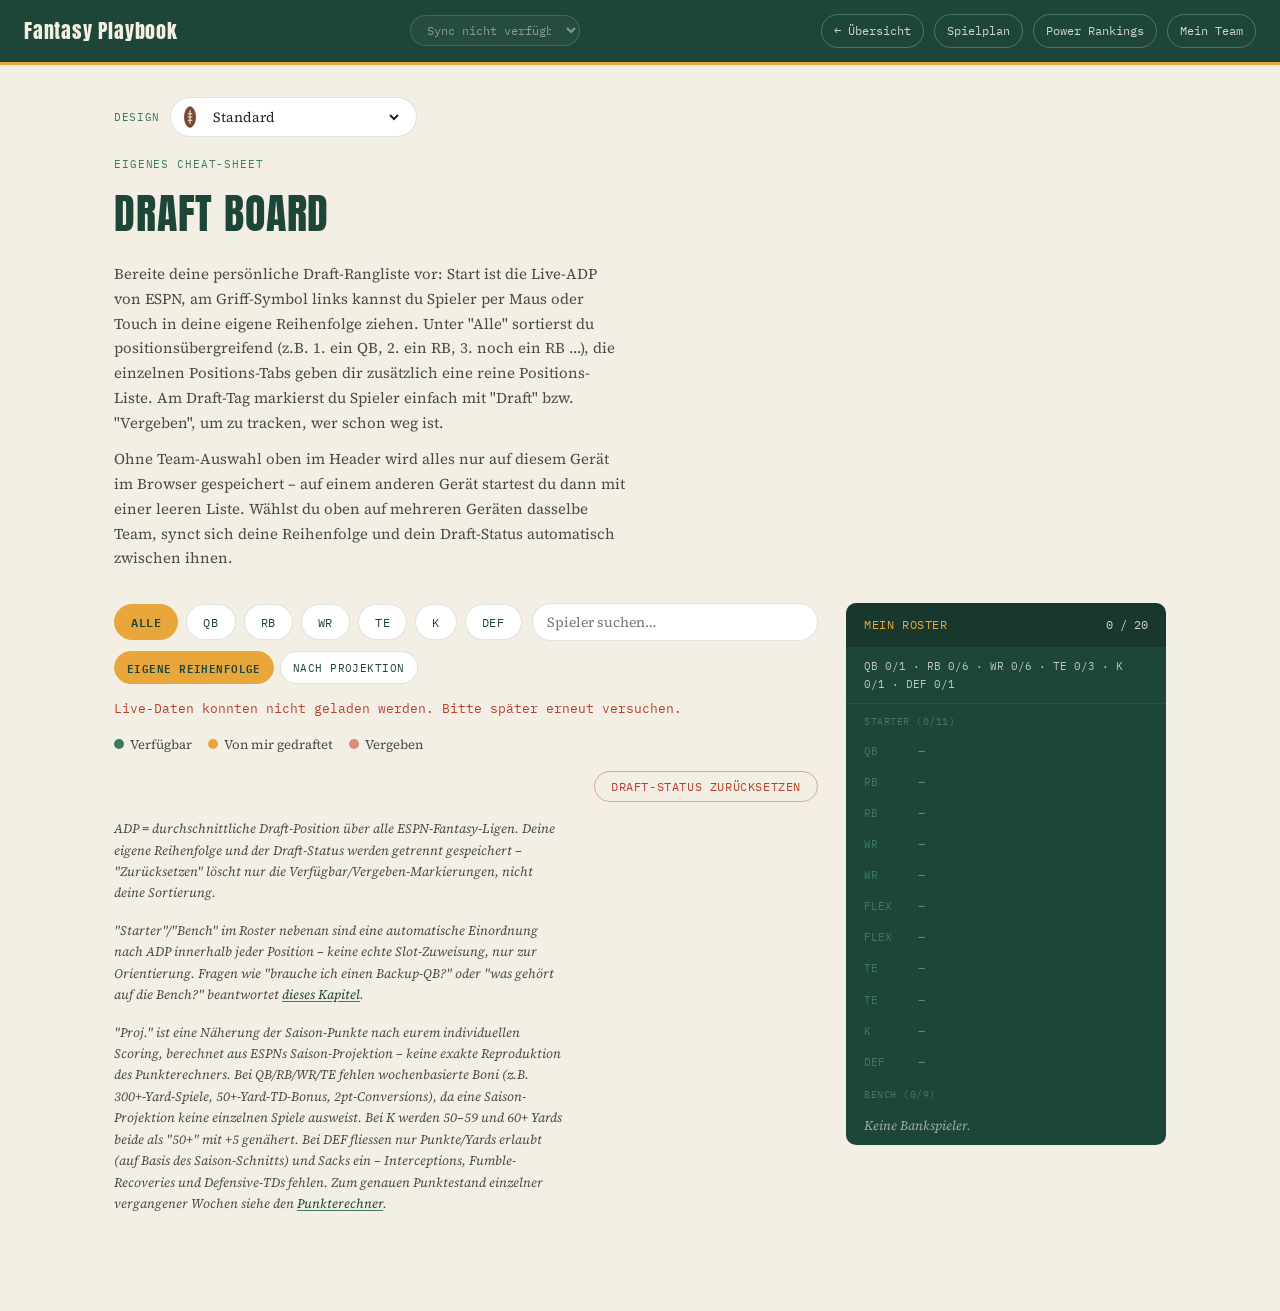
==== draft-board.html @ bf7b509a "Cache-Busting für theme.css/shared.js + Kapitel-Header-Umbruch auf der Startseite gefixt 1. Cache-Bu" ====
<!DOCTYPE html>
<html lang="de">
<head>
<meta charset="UTF-8">
<meta name="viewport" content="width=device-width, initial-scale=1.0">
<title>Draft Board – Fantasy Playbook</title>
<meta name="description" content="Eigenes Draft Board vorbereiten: Spieler nach ADP sortiert, selbst umsortierbar, mit Live-Tracking während des Drafts.">
<link rel="icon" type="image/svg+xml" href="data:image/svg+xml,%3Csvg xmlns='http://www.w3.org/2000/svg' viewBox='0 0 24 34'%3E%3Cellipse cx='12' cy='17' rx='8.5' ry='16' fill='%237A4A2B' stroke='%234E2E19' stroke-width='1'/%3E%3Cline x1='12' y1='7' x2='12' y2='27' stroke='%23F3EFE4' stroke-width='1.6' stroke-linecap='round'/%3E%3Cline x1='9' y1='12' x2='15' y2='12' stroke='%23F3EFE4' stroke-width='1.6' stroke-linecap='round'/%3E%3Cline x1='9' y1='17' x2='15' y2='17' stroke='%23F3EFE4' stroke-width='1.6' stroke-linecap='round'/%3E%3Cline x1='9' y1='22' x2='15' y2='22' stroke='%23F3EFE4' stroke-width='1.6' stroke-linecap='round'/%3E%3C/svg%3E">
<link rel="manifest" href="manifest.json">
<meta name="theme-color" content="#1E4638">
<link rel="apple-touch-icon" href="icons/apple-touch-icon.png">
<meta name="apple-mobile-web-app-capable" content="yes">
<meta name="apple-mobile-web-app-status-bar-style" content="black-translucent">
<meta name="apple-mobile-web-app-title" content="Fantasy Playbook">
<link rel="preconnect" href="https://fonts.googleapis.com">
<link rel="preconnect" href="https://fonts.gstatic.com" crossorigin>
<link href="https://fonts.googleapis.com/css2?family=Anton&family=Source+Serif+4:opsz,wght@8..60,400;8..60,600;8..60,700&family=IBM+Plex+Mono:wght@500;600&display=swap" rel="stylesheet">
<link rel="stylesheet" href="theme.css?v=20260915">
<script src="https://cdn.jsdelivr.net/npm/@supabase/supabase-js@2"></script>
<script src="sync.js"></script>
<script src="shared.js?v=20260915"></script>
<script data-goatcounter="https://radosantar.goatcounter.com/count" async src="//gc.zgo.at/count.js"></script>
<style>
  *{box-sizing:border-box;margin:0;padding:0;}
  html{scroll-behavior:smooth;}
  body{
    background:var(--chalk);
    color:var(--ink);
    font-family:'Source Serif 4', Georgia, serif;
    line-height:1.65;
  }
  h1,h2,.display{
    font-family:'Anton', sans-serif;
    font-weight:400;
    letter-spacing:0.02em;
    text-transform:uppercase;
    color:var(--turf);
    text-wrap:balance;
  }
  .mono{font-family:'IBM Plex Mono', monospace;}
  a{color:inherit;}

  header.topbar{
    background:var(--turf);
    color:var(--chalk);
    padding:14px 24px;
    display:flex;
    align-items:center;
    justify-content:space-between;
    gap:14px;
    position:sticky;
    top:0;
    z-index:20;
    border-bottom:3px solid var(--amber);
  }
  .title-group{display:flex;align-items:center;gap:10px;text-decoration:none;}
  header.topbar .title{font-family:'Anton', sans-serif;font-size:20px;letter-spacing:0.04em;color:var(--chalk);}
  .tool-nav{display:flex;gap:10px;flex-wrap:wrap;}
  .tool-nav a{
    font-family:'IBM Plex Mono', monospace;
    font-size:12px;
    text-decoration:none;
    color:var(--chalk);
    opacity:.85;
    border:1px solid rgba(243,239,228,0.3);
    border-radius:20px;
    padding:6px 12px;
  }
  .tool-nav a:hover{opacity:1;border-color:var(--amber);}

  main{max-width:820px;margin:0 auto;padding:32px 24px 96px;}
  .kicker{
    font-family:'IBM Plex Mono', monospace;
    font-size:11px;
    letter-spacing:.08em;
    text-transform:uppercase;
    color:var(--hash);
    margin-bottom:6px;
  }
  h1{font-size:clamp(30px,5vw,42px);margin-bottom:14px;}
  p.copy{font-size:15px;color:var(--ink-soft);margin-bottom:12px;max-width:64ch;}

  .db-layout{display:flex;flex-direction:column;}
  .db-main-col{min-width:0;}

  .db-controls{display:flex;flex-wrap:wrap;gap:10px;align-items:center;margin:20px 0 4px;}
  .pos-tabs{display:flex;flex-wrap:wrap;gap:8px;}
  .pos-tab{
    font-family:'IBM Plex Mono', monospace;
    font-size:12px;
    text-transform:uppercase;
    letter-spacing:.05em;
    background:var(--card);
    color:var(--turf);
    border:1px solid var(--card-border);
    border-radius:20px;
    padding:7px 16px;
    cursor:pointer;
  }
  .pos-tab.active{background:var(--amber);border-color:var(--amber);color:var(--turf);font-weight:600;}
  .db-search{
    font-family:'Source Serif 4', serif;
    font-size:14px;
    padding:8px 14px;
    border:1px solid var(--card-border);
    border-radius:20px;
    background:var(--card);
    color:var(--ink);
    flex:1;
    min-width:160px;
  }
  .db-search:focus{outline:2px solid var(--amber);outline-offset:1px;}

  .calc-status{font-family:'IBM Plex Mono', monospace;font-size:13px;color:var(--ink-soft);margin:14px 0;}
  .calc-status.error{color:var(--endzone);}

  .roster-panel{background:var(--turf);border-radius:10px;overflow:hidden;color:var(--chalk);margin:20px 0;}
  .roster-panel-head{display:flex;justify-content:space-between;align-items:center;padding:12px 18px;background:rgba(0,0,0,0.2);}
  .roster-panel-title{font-family:'IBM Plex Mono', monospace;font-size:12px;text-transform:uppercase;letter-spacing:.05em;color:var(--amber);}
  .roster-panel-count{font-family:'IBM Plex Mono', monospace;font-size:12px;color:var(--chalk);opacity:.85;}
  .roster-panel-empty{padding:8px 18px;font-size:13px;color:var(--chalk);opacity:.6;font-style:italic;}
  .roster-targets{padding:10px 18px;font-size:11px;color:var(--chalk);opacity:.75;border-bottom:1px solid rgba(255,255,255,0.08);}
  .roster-section-label{font-family:'IBM Plex Mono', monospace;font-size:10px;color:var(--hash);text-transform:uppercase;letter-spacing:.05em;padding:10px 18px 4px;}
  .roster-slot-row{display:flex;align-items:baseline;gap:10px;padding:4px 18px;}
  .roster-slot-row .slot-label{min-width:44px;color:var(--hash);font-size:11px;}
  .roster-slot-row .slot-player{font-family:'Source Serif 4', serif;font-size:14px;opacity:.4;}
  .roster-slot-row.filled .slot-player{opacity:1;}
  .roster-slot-row .slot-player .team{font-family:'IBM Plex Mono', monospace;font-size:12px;color:var(--hash);}
  .roster-player-row{display:flex;justify-content:space-between;gap:8px;padding:4px 18px;}
  .roster-player-row .name{font-family:'Source Serif 4', serif;font-size:14px;}
  .roster-player-row .name .team{font-family:'IBM Plex Mono', monospace;font-size:11px;color:var(--hash);}
  .roster-player-row .team{font-family:'IBM Plex Mono', monospace;font-size:12px;color:var(--hash);}

  .db-list{background:var(--turf);border-radius:10px;overflow:hidden;color:var(--chalk);margin-top:10px;}
  .db-row{
    display:flex;
    align-items:center;
    gap:10px;
    padding:9px 14px;
    font-family:'IBM Plex Mono', monospace;
    font-size:13px;
    border-bottom:1px solid rgba(255,255,255,0.08);
    transition:background-color .2s ease, opacity .2s ease;
  }
  .db-row:last-child{border-bottom:none;}
  .db-drag-handle{
    background:none;
    border:none;
    color:var(--chalk);
    opacity:.45;
    cursor:grab;
    touch-action:none;
    padding:4px 6px;
    font-size:14px;
    letter-spacing:2px;
    line-height:1;
    flex:0 0 auto;
  }
  .db-drag-handle:hover{opacity:.9;}
  .db-row.is-dragging{
    background:rgba(233,167,59,0.16);
    box-shadow:0 6px 18px rgba(0,0,0,0.35);
    border-radius:8px;
    position:relative;
    z-index:10;
    transition:none;
  }
  .db-row.is-dragging .db-drag-handle{cursor:grabbing;opacity:1;}
  .db-row.is-shiftable{transition:transform .15s ease;}
  .db-rank{color:var(--hash);min-width:24px;}
  .db-name{font-family:'Source Serif 4', serif;font-size:14px;flex:1;}
  .db-team{color:var(--hash);margin-left:6px;}
  .db-pos-tag{
    background:rgba(233,167,59,0.2);
    color:var(--amber);
    font-size:10px;
    letter-spacing:.03em;
    border-radius:4px;
    padding:1px 5px;
    margin-left:6px;
  }
  .db-adp{color:var(--amber);min-width:70px;text-align:right;}
  .db-proj{color:var(--chalk);opacity:.85;min-width:64px;text-align:right;}
  .db-sort-toggle{display:flex;gap:6px;}
  .db-sort-btn{
    font-family:'IBM Plex Mono', monospace;
    font-size:11px;
    text-transform:uppercase;
    letter-spacing:.04em;
    background:var(--card);
    color:var(--turf);
    border:1px solid var(--card-border);
    border-radius:20px;
    padding:6px 12px;
    cursor:pointer;
  }
  .db-sort-btn.active{background:var(--amber);border-color:var(--amber);color:var(--turf);font-weight:600;}
  .db-status-group{display:flex;gap:6px;flex:0 0 auto;}
  .db-status-btn{
    font-family:'IBM Plex Mono', monospace;
    font-size:10px;
    text-transform:uppercase;
    letter-spacing:.04em;
    border:1px solid rgba(255,255,255,0.25);
    background:none;
    color:var(--chalk);
    opacity:.7;
    border-radius:14px;
    padding:5px 10px;
    cursor:pointer;
  }
  .db-status-btn:hover{opacity:1;}
  .db-status-btn.db-status-draft.active{background:var(--amber);color:var(--turf);border-color:var(--amber);opacity:1;font-weight:600;}
  .db-status-btn.db-status-taken.active{background:var(--endzone-soft);color:var(--turf);border-color:var(--endzone-soft);opacity:1;font-weight:600;}
  .db-row.is-me{background:rgba(233,167,59,0.16);}
  .db-row.is-other{opacity:.45;}
  .db-row.is-other .db-name{text-decoration:line-through;}
  .db-row.is-filtered-out{display:none;}

  .db-legend{display:flex;flex-wrap:wrap;gap:16px;margin-top:14px;font-size:13px;color:var(--ink-soft);}
  .db-legend span{display:inline-flex;align-items:center;gap:6px;}
  .db-legend .dot{width:10px;height:10px;border-radius:50%;display:inline-block;}
  .db-legend .dot.available{background:var(--hash);}
  .db-legend .dot.me{background:var(--amber);}
  .db-legend .dot.other{background:var(--endzone-soft);}

  .db-reset-row{display:flex;justify-content:flex-end;margin-top:16px;}
  .db-reset-btn{
    font-family:'IBM Plex Mono', monospace;
    font-size:12px;
    text-transform:uppercase;
    letter-spacing:.05em;
    background:none;
    color:var(--endzone);
    border:1px solid rgba(184,64,47,0.4);
    border-radius:20px;
    padding:7px 16px;
    cursor:pointer;
  }
  .db-reset-btn:hover{background:rgba(184,64,47,0.08);}

  .note-text{font-size:13px;color:var(--ink-soft);font-style:italic;margin-top:16px;max-width:64ch;}
  .note-text a, .gloss-link{color:var(--turf);text-decoration:underline;text-decoration-color:var(--hash);text-decoration-thickness:1px;text-underline-offset:2px;}
  .note-text a:hover, .gloss-link:hover{text-decoration-color:var(--amber);}

  @media (min-width:960px){
    main{max-width:1100px;}
    .db-layout{flex-direction:row-reverse;align-items:flex-start;gap:28px;}
    .db-main-col{flex:1;}
    .db-side-col{flex:0 0 320px;position:sticky;top:80px;}
  }

  @media (max-width:640px){
    header.topbar{padding:12px 16px;flex-wrap:wrap;}
    main{padding:24px 16px 80px;}
    .db-row{padding:8px 10px;gap:6px;font-size:12px;}
    .db-adp{min-width:56px;}
    .db-proj{min-width:48px;}
    .db-status-btn{padding:5px 8px;}
  }
</style>
</head>
<body>

<header class="topbar">
  <a class="title-group" href="index.html">
    <img class="header-logo is-hidden" id="headerLogo" src="" alt="">
    <span class="title">Fantasy Playbook</span>
  </a>
  <button class="nav-toggle" id="navToggle" aria-label="Menü" aria-expanded="false">
    <svg viewBox="0 0 20 20" aria-hidden="true"><line x1="3" y1="6" x2="17" y2="6" stroke="currentColor" stroke-width="1.8" stroke-linecap="round"/><line x1="3" y1="10" x2="17" y2="10" stroke="currentColor" stroke-width="1.8" stroke-linecap="round"/><line x1="3" y1="14" x2="17" y2="14" stroke="currentColor" stroke-width="1.8" stroke-linecap="round"/></svg>
  </button>
  <div class="header-sync-wrap">
    <select class="header-sync-select" id="syncTeamSelect" aria-label="Dein Team für geräteübergreifenden Sync"></select>
    <span class="header-sync-status mono" id="syncStatus"></span>
  </div>
  <div class="tool-nav">
    <a href="index.html#draft-tipps">← Übersicht</a>
    <a href="schedule.html">Spielplan</a>
    <a href="power-rankings.html">Power Rankings</a>
    <a href="my-team.html">Mein Team</a>
  </div>
</header>

<main>
  <div class="theme-picker" role="group" aria-label="Team-Design wählen">
    <span class="theme-picker-label mono">Design</span>
    <div class="theme-select-wrap">
      <svg class="theme-preview-ball" id="themePreviewBall" viewBox="0 0 24 34" width="20" height="28" xmlns="http://www.w3.org/2000/svg" aria-hidden="true">
        <ellipse cx="12" cy="17" rx="8.5" ry="16" fill="#7A4A2B" stroke="#4E2E19" stroke-width="1"/>
        <line x1="12" y1="7" x2="12" y2="27" stroke="#F3EFE4" stroke-width="1.6" stroke-linecap="round"/>
        <line x1="9" y1="12" x2="15" y2="12" stroke="#F3EFE4" stroke-width="1.6" stroke-linecap="round"/>
        <line x1="9" y1="17" x2="15" y2="17" stroke="#F3EFE4" stroke-width="1.6" stroke-linecap="round"/>
        <line x1="9" y1="22" x2="15" y2="22" stroke="#F3EFE4" stroke-width="1.6" stroke-linecap="round"/>
      </svg>
      <img class="theme-preview-logo is-hidden" id="themePreviewLogo" src="" alt="">
      <select class="theme-select" id="themeSelect" aria-label="Team-Design auswählen"></select>
    </div>
  </div>

  <div class="kicker">Eigenes Cheat-Sheet</div>
  <h1>Draft Board</h1>
  <p class="copy">Bereite deine persönliche Draft-Rangliste vor: Start ist die Live-ADP von ESPN, am Griff-Symbol links kannst du Spieler per Maus oder Touch in deine eigene Reihenfolge ziehen. Unter "Alle" sortierst du positionsübergreifend (z.B. 1. ein QB, 2. ein RB, 3. noch ein RB …), die einzelnen Positions-Tabs geben dir zusätzlich eine reine Positions-Liste. Am Draft-Tag markierst du Spieler einfach mit "Draft" bzw. "Vergeben", um zu tracken, wer schon weg ist.</p>
  <p class="copy">Ohne Team-Auswahl oben im Header wird alles nur auf diesem Gerät im Browser gespeichert – auf einem anderen Gerät startest du dann mit einer leeren Liste. Wählst du oben auf mehreren Geräten dasselbe Team, synct sich deine Reihenfolge und dein Draft-Status automatisch zwischen ihnen.</p>

  <div class="db-layout">
    <aside class="db-side-col">
      <div class="roster-panel">
        <div class="roster-panel-head">
          <span class="roster-panel-title mono">Mein Roster</span>
          <span class="roster-panel-count mono" id="rosterCount">0 / 20</span>
        </div>
        <div class="roster-panel-body" id="rosterBody"><div class="roster-panel-empty">Noch keine Spieler markiert.</div></div>
      </div>
    </aside>

    <div class="db-main-col">
      <div class="db-controls">
        <div class="pos-tabs" id="posTabs">
          <button class="pos-tab active" data-pos="ALL" type="button">Alle</button>
          <button class="pos-tab" data-pos="QB" type="button">QB</button>
          <button class="pos-tab" data-pos="RB" type="button">RB</button>
          <button class="pos-tab" data-pos="WR" type="button">WR</button>
          <button class="pos-tab" data-pos="TE" type="button">TE</button>
          <button class="pos-tab" data-pos="K" type="button">K</button>
          <button class="pos-tab" data-pos="DST" type="button">DEF</button>
        </div>
        <input class="db-search" id="dbSearch" type="text" placeholder="Spieler suchen…" aria-label="Spieler suchen">
        <div class="db-sort-toggle" id="dbSortToggle">
          <button class="db-sort-btn active" data-sort="custom" type="button">Eigene Reihenfolge</button>
          <button class="db-sort-btn" data-sort="proj" type="button">Nach Projektion</button>
        </div>
      </div>

      <div class="calc-status" id="dbStatus" aria-live="polite">Lade Live-Daten…</div>
      <div class="db-list" id="dbList" style="display:none"></div>

      <div class="db-legend">
        <span><span class="dot available"></span> Verfügbar</span>
        <span><span class="dot me"></span> Von mir gedraftet</span>
        <span><span class="dot other"></span> Vergeben</span>
      </div>

      <div class="db-reset-row">
        <button class="db-reset-btn" id="dbResetBtn" type="button">Draft-Status zurücksetzen</button>
      </div>

      <p class="note-text">ADP = durchschnittliche Draft-Position über alle ESPN-Fantasy-Ligen. Deine eigene Reihenfolge und der Draft-Status werden getrennt gespeichert – "Zurücksetzen" löscht nur die Verfügbar/Vergeben-Markierungen, nicht deine Sortierung.</p>
      <p class="note-text">"Starter"/"Bench" im Roster nebenan sind eine automatische Einordnung nach ADP innerhalb jeder Position – keine echte Slot-Zuweisung, nur zur Orientierung. Fragen wie "brauche ich einen Backup-QB?" oder "was gehört auf die Bench?" beantwortet <a class="gloss-link" href="index.html#roster-tipps">dieses Kapitel</a>.</p>
      <p class="note-text">"Proj." ist eine Näherung der Saison-Punkte nach eurem individuellen Scoring, berechnet aus ESPNs Saison-Projektion – keine exakte Reproduktion des Punkterechners. Bei QB/RB/WR/TE fehlen wochenbasierte Boni (z.B. 300+-Yard-Spiele, 50+-Yard-TD-Bonus, 2pt-Conversions), da eine Saison-Projektion keine einzelnen Spiele ausweist. Bei K werden 50–59 und 60+ Yards beide als "50+" mit +5 genähert. Bei DEF fliessen nur Punkte/Yards erlaubt (auf Basis des Saison-Schnitts) und Sacks ein – Interceptions, Fumble-Recoveries und Defensive-TDs fehlen. Zum genauen Punktestand einzelner vergangener Wochen siehe den <a class="gloss-link" href="index.html#rechner">Punkterechner</a>.</p>
    </div>
  </div>
</main>

<button id="backToTop" class="back-to-top is-hidden" aria-label="Nach oben scrollen" title="Nach oben">
  <svg viewBox="0 0 24 24" fill="none" xmlns="http://www.w3.org/2000/svg">
    <path d="M12 19V5M5 12l7-7 7 7" stroke="currentColor" stroke-width="2.4" stroke-linecap="round" stroke-linejoin="round"/>
  </svg>
</button>

<script>
(function(){
  window.DraftRoomShared.initHeaderNav();

  var themePicker = window.DraftRoomShared.initThemePicker({
    select: document.getElementById('themeSelect'),
    headerLogo: document.getElementById('headerLogo'),
    previewBall: document.getElementById('themePreviewBall'),
    previewLogo: document.getElementById('themePreviewLogo')
  });

  window.__draftRoomSync = window.DraftRoomShared.initSyncBar({
    nameInput: document.getElementById('syncTeamSelect'),
    statusEl: document.getElementById('syncStatus'),
    onPull: function(row){
      if(row.theme !== undefined && row.theme !== null && themePicker) themePicker.applyTheme(row.theme || '');
      if(row.draft_board && window.__applyRemoteDraftBoard) window.__applyRemoteDraftBoard(row.draft_board);
    }
  });

  document.getElementById('themeSelect').addEventListener('change', function(e){
    if(window.__draftRoomSync) window.__draftRoomSync.push({ theme: e.target.value });
  });
})();
</script>

<script>
(function(){
  var backToTop = document.getElementById('backToTop');
  function update(){
    backToTop.classList.toggle('is-hidden', window.scrollY < window.innerHeight * 0.6);
  }
  window.addEventListener('scroll', update, { passive: true });
  update();
  backToTop.addEventListener('click', function(){
    window.scrollTo({ top: 0, behavior: 'smooth' });
  });
})();
</script>

<script>
(function(){
  var shared = window.DraftRoomShared;
  var ADP_URL = shared.ADP_URL;
  var SLOT_IDS = shared.SLOT_IDS;
  var TEAM_ABBR = shared.TEAM_ABBR;
  var FETCH_LIMIT = { QB: 50, RB: 50, WR: 50, TE: 50, K: 32, DST: 32 };

  var ORDER_KEY_PREFIX = 'draftboard-order-';
  var STATUS_KEY = 'draftboard-status';
  var DURATION = 260;
  var EASING = 'cubic-bezier(0.4, 0, 0.2, 1)';

  var tabsEl = document.getElementById('posTabs');
  var statusEl = document.getElementById('dbStatus');
  var listEl = document.getElementById('dbList');
  var searchEl = document.getElementById('dbSearch');
  var resetBtn = document.getElementById('dbResetBtn');
  var sortToggleEl = document.getElementById('dbSortToggle');
  var rosterCountEl = document.getElementById('rosterCount');
  var rosterBodyEl = document.getElementById('rosterBody');
  if(!tabsEl) return;

  var cache = {};
  var rawCache = {};
  var activePos = 'ALL';
  var sortMode = 'custom';
  var listAnimation = null;
  var draftStatus = loadStatus();

  function loadStatus(){
    try {
      var raw = localStorage.getItem(STATUS_KEY);
      return raw ? JSON.parse(raw) : {};
    } catch(e){ return {}; }
  }
  function saveStatus(){
    try { localStorage.setItem(STATUS_KEY, JSON.stringify(draftStatus)); } catch(e){}
  }
  function loadOrder(pos){
    try {
      var raw = localStorage.getItem(ORDER_KEY_PREFIX + pos);
      return raw ? JSON.parse(raw) : null;
    } catch(e){ return null; }
  }
  function saveOrder(pos){
    try {
      var ids = cache[pos].map(function(p){ return p.id; });
      localStorage.setItem(ORDER_KEY_PREFIX + pos, JSON.stringify(ids));
    } catch(e){}
  }

  function applyStoredOrder(pos, list){
    var savedIds = loadOrder(pos);
    if(!savedIds || !savedIds.length) return list;
    var byId = {};
    list.forEach(function(p){ byId[p.id] = p; });
    var ordered = [];
    savedIds.forEach(function(id){
      if(byId[id]){ ordered.push(byId[id]); delete byId[id]; }
    });
    list.forEach(function(p){
      if(byId[p.id]) ordered.push(p);
    });
    return ordered;
  }

  var POSITIONS = ['QB', 'RB', 'WR', 'TE', 'K', 'DST'];
  var POS_LABEL_FULL = { QB: 'QB', RB: 'RB', WR: 'WR', TE: 'TE', K: 'K', DST: 'DEF' };
  var ROSTER_TOTAL = 20;
  var DRAFT_TARGETS = { QB: 1, RB: 6, WR: 6, TE: 3, K: 1, DST: 1 };
  var STARTER_SLOTS = [
    { label: 'QB', positions: ['QB'], count: 1 },
    { label: 'RB', positions: ['RB'], count: 2 },
    { label: 'WR', positions: ['WR'], count: 2 },
    { label: 'FLEX', positions: ['RB', 'WR'], count: 2 },
    { label: 'TE', positions: ['TE'], count: 2 },
    { label: 'K', positions: ['K'], count: 1 },
    { label: 'DEF', positions: ['DST'], count: 1 }
  ];

  function renderRosterPanel(){
    if(!rosterBodyEl) return;
    var pools = {};
    POSITIONS.forEach(function(pos){ pools[pos] = []; });
    var total = 0;
    Object.keys(draftStatus).forEach(function(id){
      if(draftStatus[id] !== 'me') return;
      for(var i = 0; i < POSITIONS.length; i++){
        var pos = POSITIONS[i];
        if(!cache[pos]) continue;
        var found = cache[pos].filter(function(p){ return p.id === id; })[0];
        if(found){ pools[pos].push(found); total++; break; }
      }
    });
    POSITIONS.forEach(function(pos){ pools[pos].sort(function(a, b){ return a.adp - b.adp; }); });

    if(rosterCountEl) rosterCountEl.textContent = total + ' / ' + ROSTER_TOTAL;

    var targetsHtml = POSITIONS.map(function(pos){
      return POS_LABEL_FULL[pos] + ' ' + pools[pos].length + '/' + DRAFT_TARGETS[pos];
    }).join(' · ');

    var starterRows = [];
    STARTER_SLOTS.forEach(function(slot){
      for(var i = 0; i < slot.count; i++){
        var player = null;
        for(var j = 0; j < slot.positions.length; j++){
          var pos = slot.positions[j];
          if(pools[pos].length){ player = pools[pos].shift(); break; }
        }
        starterRows.push({ label: slot.label, player: player });
      }
    });
    var starterFilled = starterRows.filter(function(r){ return r.player; }).length;

    var bench = [];
    POSITIONS.forEach(function(pos){
      pools[pos].forEach(function(p){ bench.push({ name: p.name, team: p.team, posLabel: POS_LABEL_FULL[pos] }); });
    });

    var starterHtml = starterRows.map(function(r){
      return '<div class="roster-slot-row' + (r.player ? ' filled' : '') + '">' +
        '<span class="slot-label mono">' + r.label + '</span>' +
        '<span class="slot-player">' + (r.player ? r.player.name + ' <span class="team mono">' + r.player.team + '</span>' : '–') + '</span>' +
      '</div>';
    }).join('');

    var benchHtml = bench.length ? bench.map(function(p){
      return '<div class="roster-player-row"><span class="name">' + p.name + ' <span class="team mono">' + p.posLabel + '</span></span><span class="team">' + p.team + '</span></div>';
    }).join('') : '<div class="roster-panel-empty">Keine Bankspieler.</div>';

    rosterBodyEl.innerHTML =
      '<div class="roster-targets mono">' + targetsHtml + '</div>' +
      '<div class="roster-section"><div class="roster-section-label mono">Starter (' + starterFilled + '/11)</div>' + starterHtml + '</div>' +
      '<div class="roster-section"><div class="roster-section-label mono">Bench (' + bench.length + '/9)</div>' + benchHtml + '</div>';
  }

  function pushDraftBoard(){
    if(!window.__draftRoomSync) return;
    var orders = {};
    POSITIONS.concat(['ALL']).forEach(function(pos){
      var saved = loadOrder(pos);
      if(saved) orders[pos] = saved;
    });
    window.__draftRoomSync.push({ draft_board: { orders: orders, status: draftStatus } });
  }

  window.__applyRemoteDraftBoard = function(remote){
    if(!remote) return;
    if(remote.orders){
      Object.keys(remote.orders).forEach(function(pos){
        try { localStorage.setItem(ORDER_KEY_PREFIX + pos, JSON.stringify(remote.orders[pos])); } catch(e){}
        if(cache[pos]) cache[pos] = applyStoredOrder(pos, cache[pos]);
      });
    }
    if(remote.status){
      draftStatus = remote.status;
      saveStatus();
    }
    // cache[activePos] kann hier noch leer sein, wenn der Sync-Pull schneller war als der ESPN-Fetch
    // (loadPosition rendert danach von selbst, sobald die Live-Daten da sind – siehe loadPosition()).
    if(cache[activePos]) render(activePos);
    renderRosterPanel();
  };

  function rowHtml(p, i, showReorder, showPos){
    var status = draftStatus[p.id] || 'available';
    var rowCls = 'db-row' + (status === 'me' ? ' is-me' : status === 'other' ? ' is-other' : '');
    var projText = (p.proj === null || p.proj === undefined) ? '–' : p.proj.toFixed(1);
    return '<div class="' + rowCls + '" data-id="' + p.id + '" data-name="' + p.name.toLowerCase() + '">' +
      (showReorder ?
        '<button class="db-drag-handle" type="button" aria-label="Zum Sortieren ziehen">⠿</button>' : '') +
      '<span class="db-rank mono">' + (i + 1) + '</span>' +
      '<span class="db-name">' + p.name + (showPos ? '<span class="db-pos-tag mono">' + POS_LABEL_FULL[p.pos] + '</span>' : '') + '<span class="db-team mono">' + p.team + '</span></span>' +
      '<span class="db-proj mono" title="Projizierte Saison-Punkte (Näherung)">' + projText + ' Pkt.</span>' +
      '<span class="db-adp mono">ADP ' + p.adp.toFixed(1) + '</span>' +
      '<div class="db-status-group">' +
        '<button class="db-status-btn db-status-draft' + (status === 'me' ? ' active' : '') + '" type="button" aria-pressed="' + (status === 'me') + '">Draft</button>' +
        '<button class="db-status-btn db-status-taken' + (status === 'other' ? ' active' : '') + '" type="button" aria-pressed="' + (status === 'other') + '">Vergeben</button>' +
      '</div>' +
    '</div>';
  }

  function render(pos, animate){
    var showReorder = sortMode === 'custom';
    var showPos = pos === 'ALL';
    var data = showReorder ? cache[pos] : cache[pos].slice().sort(function(a, b){
      var ap = a.proj === null || a.proj === undefined ? -Infinity : a.proj;
      var bp = b.proj === null || b.proj === undefined ? -Infinity : b.proj;
      return bp - ap;
    });
    var startHeight = null;
    if(animate){
      if(listAnimation) listAnimation.cancel();
      startHeight = listEl.offsetHeight;
    }
    listEl.innerHTML = data.map(function(p, i){ return rowHtml(p, i, showReorder, showPos); }).join('');
    listEl.style.display = '';
    statusEl.textContent = '';
    applyFilter();
    if(animate && startHeight !== null){
      var endHeight = listEl.offsetHeight;
      listEl.style.overflow = 'hidden';
      listEl.style.height = startHeight + 'px';
      listAnimation = listEl.animate(
        { height: [startHeight + 'px', endHeight + 'px'] },
        { duration: DURATION, easing: EASING }
      );
      listAnimation.onfinish = function(){ listEl.style.height = ''; listEl.style.overflow = ''; listAnimation = null; };
      listAnimation.oncancel = function(){ listEl.style.height = ''; listEl.style.overflow = ''; };
    }
  }

  function applyFilter(){
    var q = searchEl.value.trim().toLowerCase();
    listEl.querySelectorAll('.db-row').forEach(function(row){
      var match = !q || row.dataset.name.indexOf(q) !== -1;
      row.classList.toggle('is-filtered-out', !match);
    });
  }

  async function fetchAndCachePosition(pos){
    if(cache[pos]) return cache[pos];
    var filter = JSON.stringify({
      players: {
        filterSlotIds: { value: [SLOT_IDS[pos]] },
        filterStatsForSourceIds: { value: [1] },
        filterStatsForSplitTypeIds: { value: [0] },
        sortDraftRanks: { sortPriority: 1, sortAsc: true, value: 'PPR' },
        limit: FETCH_LIMIT[pos],
        offset: 0
      }
    });
    var res = await fetch(ADP_URL, { headers: { 'x-fantasy-filter': filter }, cache: 'no-store' });
    if(!res.ok) throw new Error('fetch-failed');
    var data = await res.json();
    var list = (data.players || []).map(function(p){
      var pl = p.player;
      var own = pl.ownership || {};
      var projStats = shared.findSeasonProjection(pl.stats);
      return {
        id: String(pl.id),
        name: pl.fullName,
        team: TEAM_ABBR[pl.proTeamId] || '',
        adp: own.averageDraftPosition || 999,
        proj: shared.projectedPoints(pos, projStats),
        pos: pos
      };
    }).sort(function(a, b){ return a.adp - b.adp; });
    rawCache[pos] = list;
    cache[pos] = applyStoredOrder(pos, list);
    return cache[pos];
  }

  async function fetchAndCacheAll(){
    if(cache.ALL) return cache.ALL;
    await Promise.all(POSITIONS.map(function(pos){ return fetchAndCachePosition(pos); }));
    var merged = [];
    POSITIONS.forEach(function(pos){
      rawCache[pos].forEach(function(p){ merged.push(p); });
    });
    merged.sort(function(a, b){ return a.adp - b.adp; });
    cache.ALL = applyStoredOrder('ALL', merged);
    return cache.ALL;
  }

  async function loadPosition(pos){
    activePos = pos;
    if(cache[pos]){ render(pos); return; }
    statusEl.textContent = pos === 'ALL' ? 'Lade alle Positionen…' : 'Lade Live-Daten…';
    statusEl.classList.remove('error');
    listEl.style.display = 'none';
    try {
      if(pos === 'ALL') await fetchAndCacheAll();
      else await fetchAndCachePosition(pos);
      if(activePos === pos) render(pos);
      renderRosterPanel();
    } catch(err){
      if(activePos === pos){
        statusEl.textContent = 'Live-Daten konnten nicht geladen werden. Bitte später erneut versuchen.';
        statusEl.classList.add('error');
      }
    }
  }

  tabsEl.addEventListener('click', function(e){
    var btn = e.target.closest('.pos-tab');
    if(!btn) return;
    tabsEl.querySelectorAll('.pos-tab').forEach(function(t){ t.classList.remove('active'); });
    btn.classList.add('active');
    loadPosition(btn.dataset.pos);
  });

  searchEl.addEventListener('input', applyFilter);

  sortToggleEl.addEventListener('click', function(e){
    var btn = e.target.closest('.db-sort-btn');
    if(!btn || btn.dataset.sort === sortMode) return;
    sortMode = btn.dataset.sort;
    sortToggleEl.querySelectorAll('.db-sort-btn').forEach(function(t){ t.classList.remove('active'); });
    btn.classList.add('active');
    render(activePos, true);
  });

  listEl.addEventListener('click', function(e){
    var row = e.target.closest('.db-row');
    if(!row) return;
    var id = row.dataset.id;

    var draftBtn = e.target.closest('.db-status-draft');
    var takenBtn = e.target.closest('.db-status-taken');
    if(draftBtn || takenBtn){
      var current = draftStatus[id] || 'available';
      var wanted = draftBtn ? 'me' : 'other';
      var next = current === wanted ? 'available' : wanted;
      if(next === 'available') delete draftStatus[id];
      else draftStatus[id] = next;
      saveStatus();
      render(activePos);
      renderRosterPanel();
      pushDraftBoard();
    }
  });

  // ---- Reihenfolge per Ziehen (Maus + Touch, über den Griff-Handle) ----
  (function initDrag(){
    var drag = null;

    listEl.addEventListener('pointerdown', function(e){
      if(sortMode !== 'custom') return;
      var handle = e.target.closest('.db-drag-handle');
      if(!handle) return;
      var row = handle.closest('.db-row');
      if(!row) return;
      var rows = Array.prototype.slice.call(listEl.querySelectorAll('.db-row'));
      var startIdx = rows.indexOf(row);
      if(startIdx === -1) return;
      e.preventDefault();
      drag = {
        pointerId: e.pointerId,
        handle: handle,
        row: row,
        rows: rows,
        startIdx: startIdx,
        currentIdx: startIdx,
        startY: e.clientY,
        rowH: row.getBoundingClientRect().height
      };
      row.classList.add('is-dragging');
      rows.forEach(function(r){ if(r !== row) r.classList.add('is-shiftable'); });
      try { handle.setPointerCapture(e.pointerId); } catch(err){}
    });

    listEl.addEventListener('pointermove', function(e){
      if(!drag || e.pointerId !== drag.pointerId) return;
      var dy = e.clientY - drag.startY;
      drag.row.style.transform = 'translateY(' + dy + 'px)';

      var rawIdx = drag.startIdx + Math.round(dy / drag.rowH);
      var newIdx = Math.max(0, Math.min(drag.rows.length - 1, rawIdx));
      if(newIdx !== drag.currentIdx){
        drag.currentIdx = newIdx;
        drag.rows.forEach(function(r, i){
          if(r === drag.row) return;
          var shift = 0;
          if(drag.startIdx < drag.currentIdx && i > drag.startIdx && i <= drag.currentIdx) shift = -1;
          else if(drag.startIdx > drag.currentIdx && i < drag.startIdx && i >= drag.currentIdx) shift = 1;
          r.style.transform = shift ? 'translateY(' + (shift * drag.rowH) + 'px)' : '';
        });
      }
    });

    function endDrag(e){
      if(!drag || (e.pointerId !== undefined && e.pointerId !== drag.pointerId)) return;
      var startIdx = drag.startIdx;
      var finalIdx = drag.currentIdx;

      drag.row.classList.remove('is-dragging');
      drag.row.style.transform = '';
      drag.rows.forEach(function(r){ r.classList.remove('is-shiftable'); r.style.transform = ''; });

      if(finalIdx !== startIdx){
        var list = cache[activePos];
        var item = list.splice(startIdx, 1)[0];
        list.splice(finalIdx, 0, item);
        saveOrder(activePos);
        pushDraftBoard();
      }
      render(activePos);
      drag = null;
    }

    listEl.addEventListener('pointerup', endDrag);
    listEl.addEventListener('pointercancel', endDrag);
  })();

  resetBtn.addEventListener('click', function(){
    if(!confirm('Draft-Status wirklich zurücksetzen? Deine eigene Reihenfolge bleibt erhalten.')) return;
    draftStatus = {};
    saveStatus();
    render(activePos);
    renderRosterPanel();
    pushDraftBoard();
  });

  loadPosition('ALL');
  renderRosterPanel();
})();
</script>

</body>
</html>
---- theme.css ----
/* Fantasy Playbook – gemeinsames Team-Theme-System + Theme-Picker + Back-to-Top.
   Wird von index.html, draft-board.html und schedule.html per <link> eingebunden.
   Cache-Busting: alle Seiten binden diese Datei als "theme.css?v=DATUM" ein (siehe <link>-Tags).
   Bei jeder inhaltlichen Änderung hier das v= in ALLEN Seiten hochzählen (sonst zeigen Browser mit
   altem Cache die alte Version, siehe Header-Kollaps-Bug vom 2026-09-15) - shared.js genauso. */
:root{
  --turf:#1E4638;
  --turf-2:#173629;
  --hash:#3F7A5C;
  --chalk:#F3EFE4;
  --amber:#E9A73B;
  --endzone:#B8402F;
  --endzone-soft:#e08a7e;
  --ink:#22241F;
  --ink-soft:#4a4c44;
  --card:#ffffff;
  --card-border:rgba(30,70,56,0.15);
}
:root[data-team-theme="no"]{
  --turf:#101820;
  --turf-2:#080c10;
  --hash:#A5895A;
  --chalk:#F5F1E6;
  --amber:#D3BC8D;
  --ink:#1a1815;
  --ink-soft:#4d473c;
  --card-border:rgba(16,24,32,0.15);
}
:root[data-team-theme="det"]{
  --turf:#0B3C5D;
  --turf-2:#072943;
  --hash:#7FA8C9;
  --chalk:#F0F3F5;
  --amber:#3FA9DC;
  --ink:#10202c;
  --ink-soft:#3f5a6d;
  --card-border:rgba(11,60,93,0.15);
}
:root[data-team-theme="ari"]{
  --turf:#7A1830;
  --turf-2:#4d0f1f;
  --hash:#A5828C;
  --chalk:#F6EEEE;
  --amber:#C9A24B;
  --ink:#241014;
  --ink-soft:#5c3940;
  --card-border:rgba(122,24,48,0.15);
}
:root[data-team-theme="atl"]{
  --turf:#7D1128;
  --turf-2:#4d0a19;
  --hash:#A5ACAF;
  --chalk:#F3EFEE;
  --amber:#C9A55C;
  --ink:#201014;
  --ink-soft:#574044;
  --card-border:rgba(125,17,40,0.15);
}
:root[data-team-theme="bal"]{
  --turf:#1c1147;
  --turf-2:#100a2e;
  --hash:#8f7f45;
  --chalk:#EFEEF6;
  --amber:#C9A227;
  --ink:#17102e;
  --ink-soft:#4a4560;
  --card-border:rgba(28,17,71,0.15);
}
:root[data-team-theme="buf"]{
  --turf:#00295E;
  --turf-2:#001a3d;
  --hash:#7FA5D6;
  --chalk:#EEF2F8;
  --amber:#FFC72C;
  --ink:#0d1b2e;
  --ink-soft:#3d5a7a;
  --card-border:rgba(0,41,94,0.15);
}
:root[data-team-theme="car"]{
  --turf:#045A87;
  --turf-2:#023d5c;
  --hash:#8fb8cc;
  --chalk:#EFF6F9;
  --amber:#D9B45C;
  --ink:#0d1f28;
  --ink-soft:#3d5560;
  --card-border:rgba(4,90,135,0.15);
}
:root[data-team-theme="chi"]{
  --turf:#0B162A;
  --turf-2:#060d1a;
  --hash:#d68a5c;
  --chalk:#F2EEE9;
  --amber:#C83803;
  --ink:#14100c;
  --ink-soft:#4a3a30;
  --card-border:rgba(11,22,42,0.15);
}
:root[data-team-theme="cin"]{
  --turf:#14110d;
  --turf-2:#000000;
  --hash:#d68a5c;
  --chalk:#F2EEE9;
  --amber:#FB4F14;
  --ink:#14110d;
  --ink-soft:#4a423a;
  --card-border:rgba(20,17,13,0.15);
}
:root[data-team-theme="cle"]{
  --turf:#311D00;
  --turf-2:#1f1300;
  --hash:#d99a6c;
  --chalk:#F5EFE7;
  --amber:#FF6B1A;
  --ink:#241a10;
  --ink-soft:#5c4a3a;
  --card-border:rgba(49,29,0,0.15);
}
:root[data-team-theme="dal"]{
  --turf:#04152E;
  --turf-2:#020c1c;
  --hash:#8fa3bc;
  --chalk:#EEF1F5;
  --amber:#B3995D;
  --ink:#0d1522;
  --ink-soft:#3d4a5c;
  --card-border:rgba(4,21,46,0.15);
}
:root[data-team-theme="den"]{
  --turf:#002244;
  --turf-2:#00152c;
  --hash:#d68a5c;
  --chalk:#F0EEE9;
  --amber:#FB4F14;
  --ink:#0d1522;
  --ink-soft:#3d4a5c;
  --card-border:rgba(0,34,68,0.15);
}
:root[data-team-theme="gb"]{
  --turf:#203731;
  --turf-2:#142420;
  --hash:#d9b45c;
  --chalk:#F5F0E4;
  --amber:#FFB612;
  --ink:#14201c;
  --ink-soft:#445c50;
  --card-border:rgba(32,55,49,0.15);
}
:root[data-team-theme="hou"]{
  --turf:#03202F;
  --turf-2:#01141d;
  --hash:#7fa5b8;
  --chalk:#EEF2F4;
  --amber:#C9A24B;
  --ink:#0a1519;
  --ink-soft:#3a4d54;
  --card-border:rgba(3,32,47,0.15);
}
:root[data-team-theme="ind"]{
  --turf:#002C5F;
  --turf-2:#001a3d;
  --hash:#7FA5D6;
  --chalk:#EEF2F8;
  --amber:#C9A24B;
  --ink:#0d1b2e;
  --ink-soft:#3d5a7a;
  --card-border:rgba(0,44,95,0.15);
}
:root[data-team-theme="jax"]{
  --turf:#006778;
  --turf-2:#003d47;
  --hash:#8fc4cc;
  --chalk:#EAF4F5;
  --amber:#D7A22A;
  --ink:#0a1f22;
  --ink-soft:#3a5458;
  --card-border:rgba(0,103,120,0.15);
}
:root[data-team-theme="kc"]{
  --turf:#7A0E1F;
  --turf-2:#4d0912;
  --hash:#d9b45c;
  --chalk:#F5EEE4;
  --amber:#FFB81C;
  --ink:#200a0d;
  --ink-soft:#5c3a3f;
  --card-border:rgba(122,14,31,0.15);
}
:root[data-team-theme="lv"]{
  --turf:#14141a;
  --turf-2:#000000;
  --hash:#a5acaf;
  --chalk:#F0F0F0;
  --amber:#C9A24B;
  --ink:#14141a;
  --ink-soft:#4a4a4a;
  --card-border:rgba(20,20,26,0.15);
}
:root[data-team-theme="lac"]{
  --turf:#002A5E;
  --turf-2:#001a3d;
  --hash:#7FC6E8;
  --chalk:#EAF4FA;
  --amber:#FFC20E;
  --ink:#0d1b2e;
  --ink-soft:#3d5a7a;
  --card-border:rgba(0,42,94,0.15);
}
:root[data-team-theme="lar"]{
  --turf:#003594;
  --turf-2:#001f5c;
  --hash:#d9b45c;
  --chalk:#EEF1FA;
  --amber:#FFA300;
  --ink:#0d1740;
  --ink-soft:#3d4a70;
  --card-border:rgba(0,53,148,0.15);
}
:root[data-team-theme="mia"]{
  --turf:#005778;
  --turf-2:#003850;
  --hash:#7fc4cc;
  --chalk:#EAF6F7;
  --amber:#FC4C02;
  --ink:#0a2a33;
  --ink-soft:#3a5d63;
  --card-border:rgba(0,87,120,0.15);
}
:root[data-team-theme="min"]{
  --turf:#4F2683;
  --turf-2:#331a57;
  --hash:#d9b45c;
  --chalk:#F3EEF9;
  --amber:#FFC62F;
  --ink:#22103a;
  --ink-soft:#524066;
  --card-border:rgba(79,38,131,0.15);
}
:root[data-team-theme="ne"]{
  --turf:#002244;
  --turf-2:#00152c;
  --hash:#a5acaf;
  --chalk:#EEF1F5;
  --amber:#C9A24B;
  --ink:#0d1522;
  --ink-soft:#3d4a5c;
  --card-border:rgba(0,34,68,0.15);
}
:root[data-team-theme="nyg"]{
  --turf:#0B2265;
  --turf-2:#071640;
  --hash:#8fa3bc;
  --chalk:#EEF1F8;
  --amber:#C9A24B;
  --ink:#0d1530;
  --ink-soft:#3d4a66;
  --card-border:rgba(11,34,101,0.15);
}
:root[data-team-theme="nyj"]{
  --turf:#125740;
  --turf-2:#0a3a2a;
  --hash:#7fbfa0;
  --chalk:#EAF5F0;
  --amber:#D9B45C;
  --ink:#0a241a;
  --ink-soft:#3a5c4a;
  --card-border:rgba(18,87,64,0.15);
}
:root[data-team-theme="phi"]{
  --turf:#004C54;
  --turf-2:#003338;
  --hash:#a5acaf;
  --chalk:#EAF3F3;
  --amber:#C9A24B;
  --ink:#0a2226;
  --ink-soft:#3a5054;
  --card-border:rgba(0,76,84,0.15);
}
:root[data-team-theme="pit"]{
  --turf:#14120d;
  --turf-2:#000000;
  --hash:#d9b45c;
  --chalk:#F5F0E4;
  --amber:#FFB612;
  --ink:#14120d;
  --ink-soft:#4a453a;
  --card-border:rgba(20,18,13,0.15);
}
:root[data-team-theme="sf"]{
  --turf:#7A0000;
  --turf-2:#4d0000;
  --hash:#d9c48f;
  --chalk:#F5F0E4;
  --amber:#B3995D;
  --ink:#200a0a;
  --ink-soft:#5c3a3a;
  --card-border:rgba(122,0,0,0.15);
}
:root[data-team-theme="sea"]{
  --turf:#002244;
  --turf-2:#00152c;
  --hash:#a5acaf;
  --chalk:#EEF1F0;
  --amber:#69BE28;
  --ink:#0d1f16;
  --ink-soft:#3d5a48;
  --card-border:rgba(0,34,68,0.15);
}
:root[data-team-theme="tb"]{
  --turf:#34302B;
  --turf-2:#201d19;
  --hash:#d68a5c;
  --chalk:#F5F0EA;
  --amber:#FF7900;
  --ink:#1a1815;
  --ink-soft:#4a453e;
  --card-border:rgba(52,48,43,0.15);
}
:root[data-team-theme="ten"]{
  --turf:#0C2340;
  --turf-2:#071528;
  --hash:#7FB8E0;
  --chalk:#EEF3FA;
  --amber:#4B92DB;
  --ink:#0d1f33;
  --ink-soft:#3d5a7a;
  --card-border:rgba(12,35,64,0.15);
}
:root[data-team-theme="wsh"]{
  --turf:#5A1414;
  --turf-2:#3a0d0d;
  --hash:#d9b45c;
  --chalk:#F5EEE7;
  --amber:#FFB612;
  --ink:#200a0a;
  --ink-soft:#5c3a3a;
  --card-border:rgba(90,20,20,0.15);
}

/* Header-Logo (Team-Wappen im Header, ersetzt Standard-Titel-Icon) */
.header-logo{width:30px;height:30px;object-fit:contain;flex:0 0 auto;}
.header-logo.is-hidden{display:none;}
.is-hidden{display:none !important;}

/* Theme-Picker (Team-Design-Dropdown mit Vorschau) */
.theme-picker{display:flex;flex-wrap:wrap;align-items:center;gap:10px;margin-bottom:18px;}
.theme-picker-label{font-size:11px;text-transform:uppercase;letter-spacing:.06em;color:var(--hash);}
.theme-select-wrap{
  display:flex;
  align-items:center;
  gap:8px;
  background:var(--card);
  border:1px solid var(--card-border);
  border-radius:20px;
  padding:6px 14px 6px 8px;
}
.theme-preview-ball,.theme-preview-logo{width:22px;height:22px;object-fit:contain;flex:0 0 auto;}
.theme-select{
  font-family:'Source Serif 4', serif;
  font-size:14px;
  color:var(--ink);
  background:none;
  border:none;
  cursor:pointer;
  padding:2px 0;
}
.theme-select:focus-visible{outline:2px solid var(--amber);outline-offset:2px;}

/* Sync-Team-Auswahl im Header (geräteübergreifende Einstellungen über Supabase) */
.header-sync-wrap{display:flex;align-items:center;gap:8px;}
.header-sync-select{
  font-family:'IBM Plex Mono', monospace;
  font-size:12px;
  color:var(--chalk);
  background:rgba(243,239,228,0.08);
  border:1px solid rgba(243,239,228,0.3);
  border-radius:20px;
  padding:6px 12px;
  cursor:pointer;
  max-width:170px;
}
.header-sync-select:hover{border-color:var(--amber);}
.header-sync-select:focus-visible{outline:2px solid var(--amber);outline-offset:2px;}
.header-sync-select:disabled{opacity:.5;cursor:default;}
.header-sync-select option{color:#1a1a1a;}
.header-sync-status{font-family:'IBM Plex Mono', monospace;font-size:10px;color:var(--chalk);opacity:.75;white-space:nowrap;}
@media (max-width:640px){
  .header-sync-select{max-width:none;flex:1 1 auto;}
}

/* Header-Menü-Toggle (Handy): Team-Sync-Auswahl und Tool-Nav sind auf schmalen Screens
   standardmässig eingeklappt (sonst 3-4 Zeilen Header), Klick auf den Button klappt sie auf.
   Auf breiteren Screens bleibt der Toggle unsichtbar und beide Blöcke immer sichtbar. */
.nav-toggle{
  display:none;
  align-items:center;
  justify-content:center;
  width:36px;
  height:36px;
  border-radius:8px;
  border:1px solid rgba(243,239,228,0.3);
  background:transparent;
  color:var(--chalk);
  cursor:pointer;
  flex:0 0 auto;
}
.nav-toggle svg{width:18px;height:18px;}
.nav-toggle:hover, .nav-toggle:focus-visible{border-color:var(--amber);}
@media (max-width:640px){
  .nav-toggle{display:flex;}
  /* :has(.nav-toggle) grenzt das auf die 4 Seiten mit echtem Toggle-Button ein (schedule.html,
     draft-board.html, my-team.html, power-rankings.html) - index.html hat ihren eigenen Header-Aufbau
     (Kapitel-Menü) und keinen .nav-toggle, darf also nicht mit "display:none ohne Weg zum Aufklappen"
     erwischt werden (siehe Bug vom 2026-09-15: Team-Sync-Auswahl auf der Startseite unsichtbar). */
  header.topbar:has(.nav-toggle){flex-wrap:wrap;}
  header.topbar:has(.nav-toggle) .header-sync-wrap, header.topbar:has(.nav-toggle) .tool-nav{display:none;flex-basis:100%;}
  header.topbar.nav-open .header-sync-wrap{display:flex;margin-top:2px;}
  header.topbar.nav-open .tool-nav{display:flex;margin-top:10px;}
}

/* Back-to-Top-Button */
.back-to-top{
  position:fixed;
  right:18px;
  bottom:18px;
  z-index:40;
  width:44px;
  height:44px;
  border-radius:50%;
  border:none;
  background:var(--amber);
  color:var(--turf-2);
  display:flex;
  align-items:center;
  justify-content:center;
  cursor:pointer;
  box-shadow:0 4px 14px rgba(0,0,0,0.25);
  opacity:1;
  transform:translateY(0);
  transition:opacity .25s ease, transform .25s ease;
}
.back-to-top svg{width:18px;height:18px;}
.back-to-top.is-hidden{opacity:0;transform:translateY(10px);pointer-events:none;}
@media (max-width:640px){
  .back-to-top{right:14px;bottom:14px;width:40px;height:40px;}
}
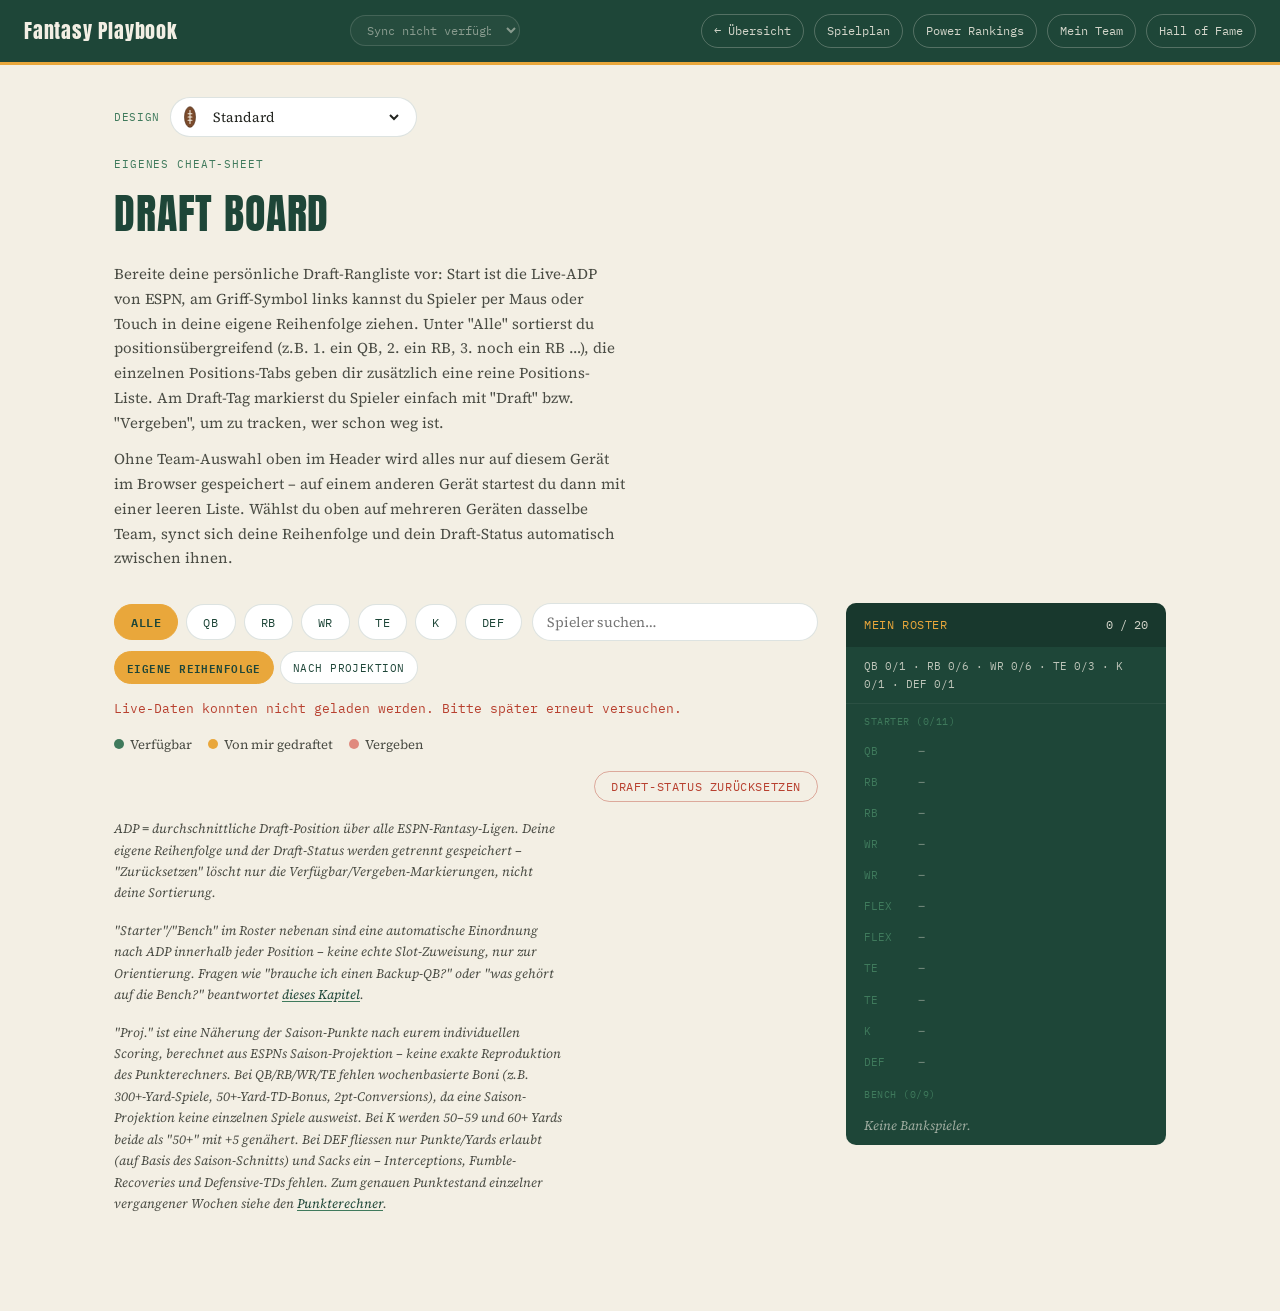
==== commit 07b9c41f: "Neue Seite: Hall of Fame (pro Jahr + Allzeit-Rekorde) Nutzer-Wunsch: "ausserdem brauchen wir noch ei" ====
--- a/draft-board.html
+++ b/draft-board.html
@@ -279,6 +279,7 @@
     <a href="schedule.html">Spielplan</a>
     <a href="power-rankings.html">Power Rankings</a>
     <a href="my-team.html">Mein Team</a>
+    <a href="hall-of-fame.html">Hall of Fame</a>
   </div>
 </header>
 
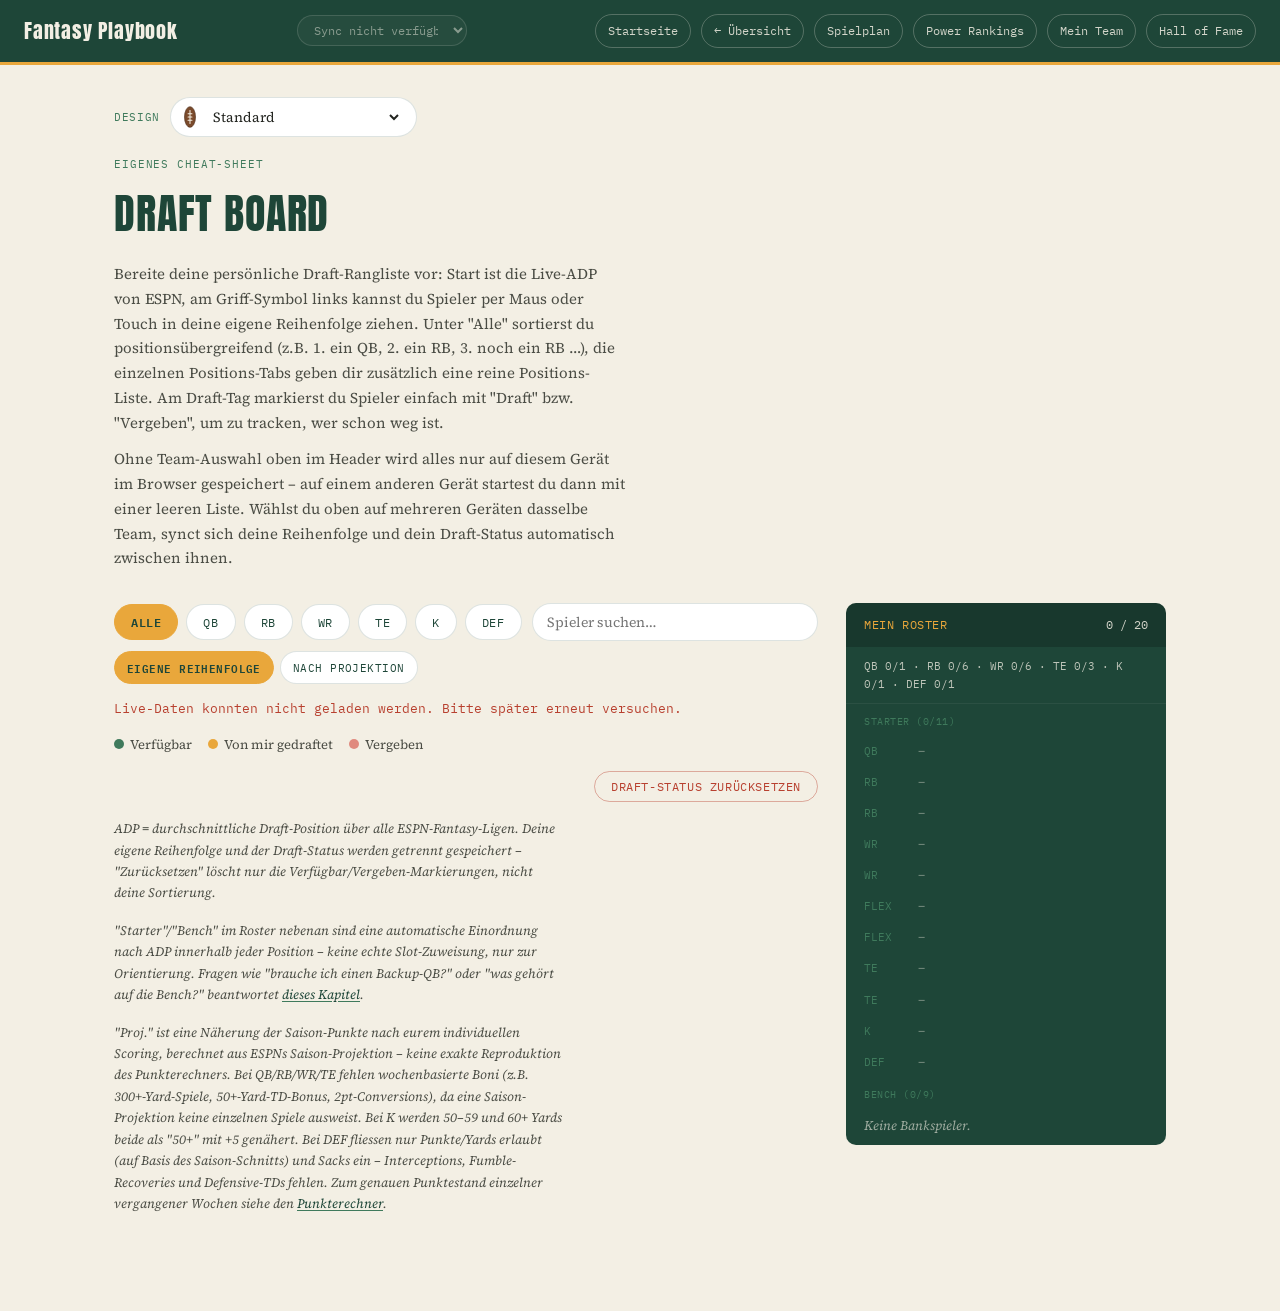
==== commit 3f8c4947: "Tool-Nav: "Startseite"-Link ergänzt, fehlender Draft-Board-Link bei Hall of Fame nachgetragen Nutzer" ====
--- a/draft-board.html
+++ b/draft-board.html
@@ -15,10 +15,10 @@
 <link rel="preconnect" href="https://fonts.googleapis.com">
 <link rel="preconnect" href="https://fonts.gstatic.com" crossorigin>
 <link href="https://fonts.googleapis.com/css2?family=Anton&family=Source+Serif+4:opsz,wght@8..60,400;8..60,600;8..60,700&family=IBM+Plex+Mono:wght@500;600&display=swap" rel="stylesheet">
-<link rel="stylesheet" href="theme.css?v=20260915">
+<link rel="stylesheet" href="theme.css?v=20260924b">
 <script src="https://cdn.jsdelivr.net/npm/@supabase/supabase-js@2"></script>
 <script src="sync.js"></script>
-<script src="shared.js?v=20260915"></script>
+<script src="shared.js?v=20260924"></script>
 <script data-goatcounter="https://radosantar.goatcounter.com/count" async src="//gc.zgo.at/count.js"></script>
 <style>
   *{box-sizing:border-box;margin:0;padding:0;}
@@ -96,6 +96,7 @@
     border-radius:20px;
     padding:7px 16px;
     cursor:pointer;
+    transition:background-color .15s ease,border-color .15s ease,color .15s ease;
   }
   .pos-tab.active{background:var(--amber);border-color:var(--amber);color:var(--turf);font-weight:600;}
   .db-search{
@@ -193,6 +194,7 @@
     border-radius:20px;
     padding:6px 12px;
     cursor:pointer;
+    transition:background-color .15s ease,border-color .15s ease,color .15s ease;
   }
   .db-sort-btn.active{background:var(--amber);border-color:var(--amber);color:var(--turf);font-weight:600;}
   .db-status-group{display:flex;gap:6px;flex:0 0 auto;}
@@ -208,6 +210,7 @@
     border-radius:14px;
     padding:5px 10px;
     cursor:pointer;
+    transition:opacity .15s ease,background-color .15s ease,border-color .15s ease;
   }
   .db-status-btn:hover{opacity:1;}
   .db-status-btn.db-status-draft.active{background:var(--amber);color:var(--turf);border-color:var(--amber);opacity:1;font-weight:600;}
@@ -263,7 +266,7 @@
 <body>
 
 <header class="topbar">
-  <a class="title-group" href="index.html">
+  <a class="title-group" href="start.html">
     <img class="header-logo is-hidden" id="headerLogo" src="" alt="">
     <span class="title">Fantasy Playbook</span>
   </a>
@@ -275,6 +278,7 @@
     <span class="header-sync-status mono" id="syncStatus"></span>
   </div>
   <div class="tool-nav">
+    <a href="start.html">Startseite</a>
     <a href="index.html#draft-tipps">← Übersicht</a>
     <a href="schedule.html">Spielplan</a>
     <a href="power-rankings.html">Power Rankings</a>
@@ -600,6 +604,11 @@
     listEl.style.display = '';
     statusEl.textContent = '';
     applyFilter();
+    if(!animate){
+      listEl.classList.remove('fade-in');
+      void listEl.offsetWidth;
+      listEl.classList.add('fade-in');
+    }
     if(animate && startHeight !== null){
       var endHeight = listEl.offsetHeight;
       listEl.style.overflow = 'hidden';
--- a/theme.css
+++ b/theme.css
@@ -444,3 +444,34 @@
 @media (max-width:640px){
   .back-to-top{right:14px;bottom:14px;width:40px;height:40px;}
 }
+
+/* Gemeinsame Basis fürs sanftere Grundgefühl der Seite (Auf-/Zuklappen, Seitenaufbau) - Details
+   siehe initAnimatableDetails() in shared.js. Erstmal auf my-team.html erprobt, jetzt seitenweit. */
+details.js-animatable{overflow:hidden;}
+
+@keyframes pageFadeIn{from{opacity:0;transform:translateY(6px);}to{opacity:1;transform:translateY(0);}}
+
+/* Wiederverwendbares Fade-in für Inhalte, die per Tab/Filter neu eingeblendet werden (z.B. Liga-
+   vs. Conference-Ansicht) - Klasse per JS beim Umschalten setzen (siehe jeweilige Seiten). */
+@media (prefers-reduced-motion: no-preference){
+  .fade-in{animation:pageFadeIn .2s ease;}
+}
+
+@media (prefers-reduced-motion: no-preference){
+  main{animation:pageFadeIn .3s ease;}
+}
+
+/* Sanfter Crossfade beim eigentlichen Seitenwechsel (nicht nur beim Ankommen): Cross-Document View
+   Transitions - muss auf BEIDEN Seiten (verlassend + ankommend) vorhanden sein, deshalb hier in der
+   von allen Seiten eingebundenen theme.css statt pro Seite. Unterstützende Browser (aktuell
+   Chromium-basiert) blenden alt/neu weich ineinander statt hart umzuspringen; alle anderen
+   ignorieren die Regel und navigieren wie bisher (progressive enhancement, kein Fallback nötig). */
+@media (prefers-reduced-motion: no-preference){
+  @view-transition {
+    navigation: auto;
+  }
+  ::view-transition-old(root),
+  ::view-transition-new(root) {
+    animation-duration: 0.25s;
+  }
+}
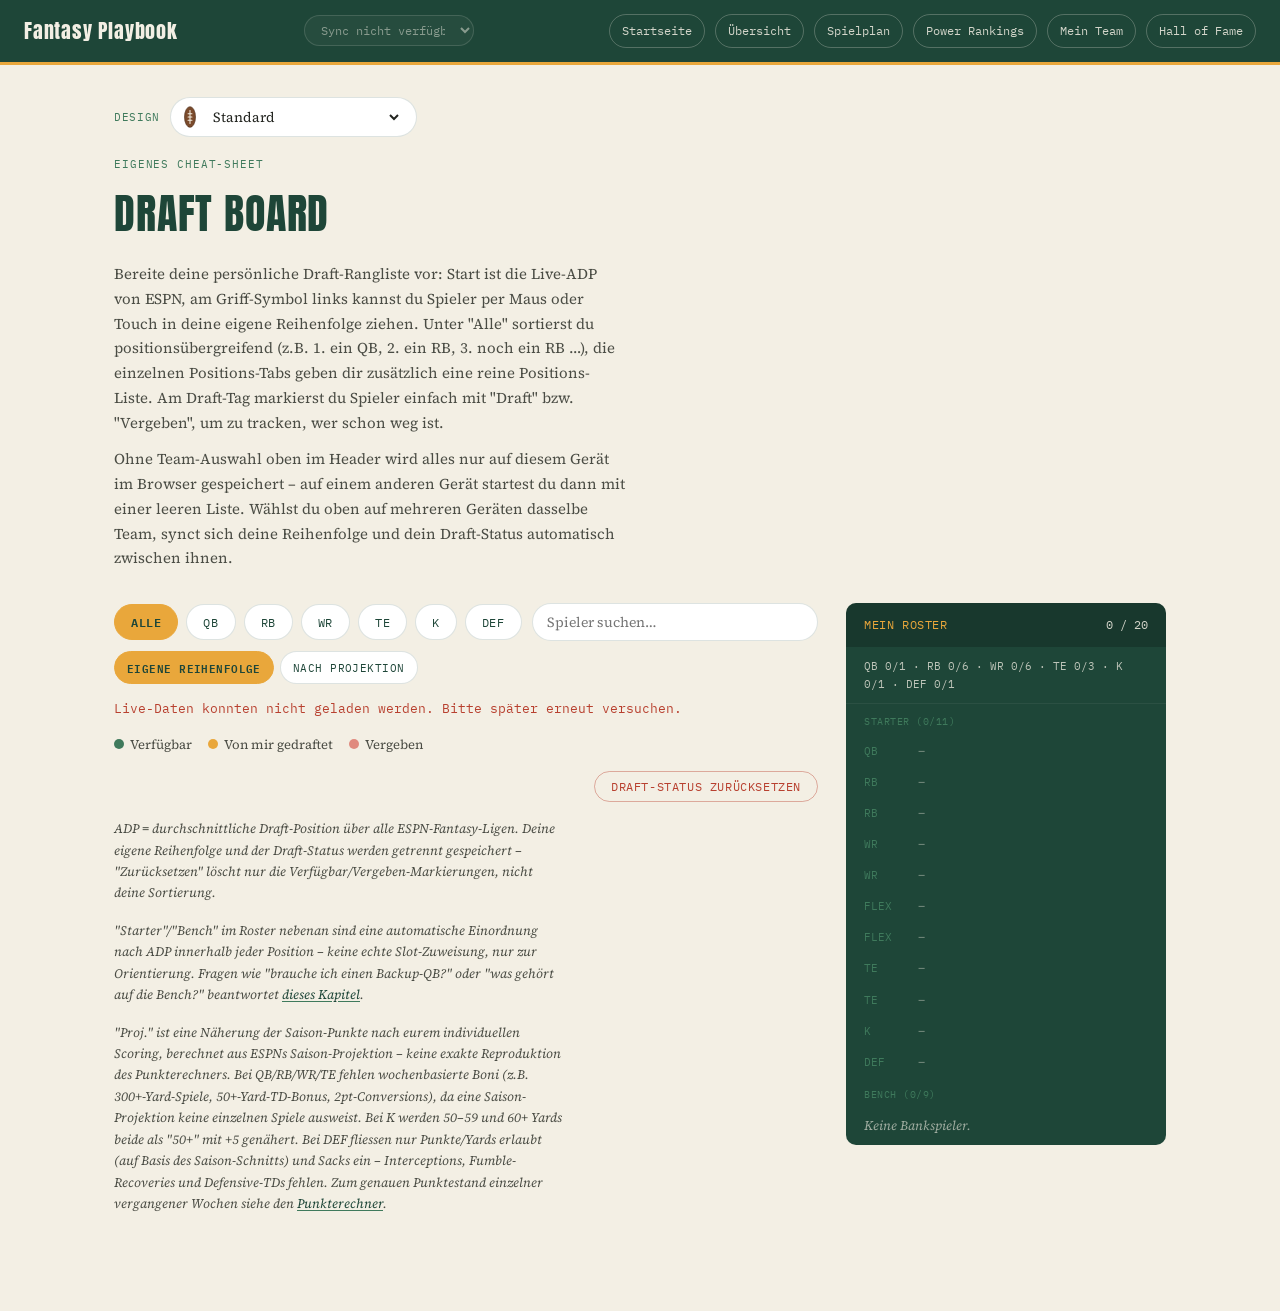
==== commit 0996c74c: "Tool-Nav: "←"-Pfeil bei Übersicht entfernt, jetzt wo Startseite eigener Link ist Nutzer: "demnach br" ====
--- a/draft-board.html
+++ b/draft-board.html
@@ -279,7 +279,7 @@
   </div>
   <div class="tool-nav">
     <a href="start.html">Startseite</a>
-    <a href="index.html#draft-tipps">← Übersicht</a>
+    <a href="index.html#draft-tipps">Übersicht</a>
     <a href="schedule.html">Spielplan</a>
     <a href="power-rankings.html">Power Rankings</a>
     <a href="my-team.html">Mein Team</a>
